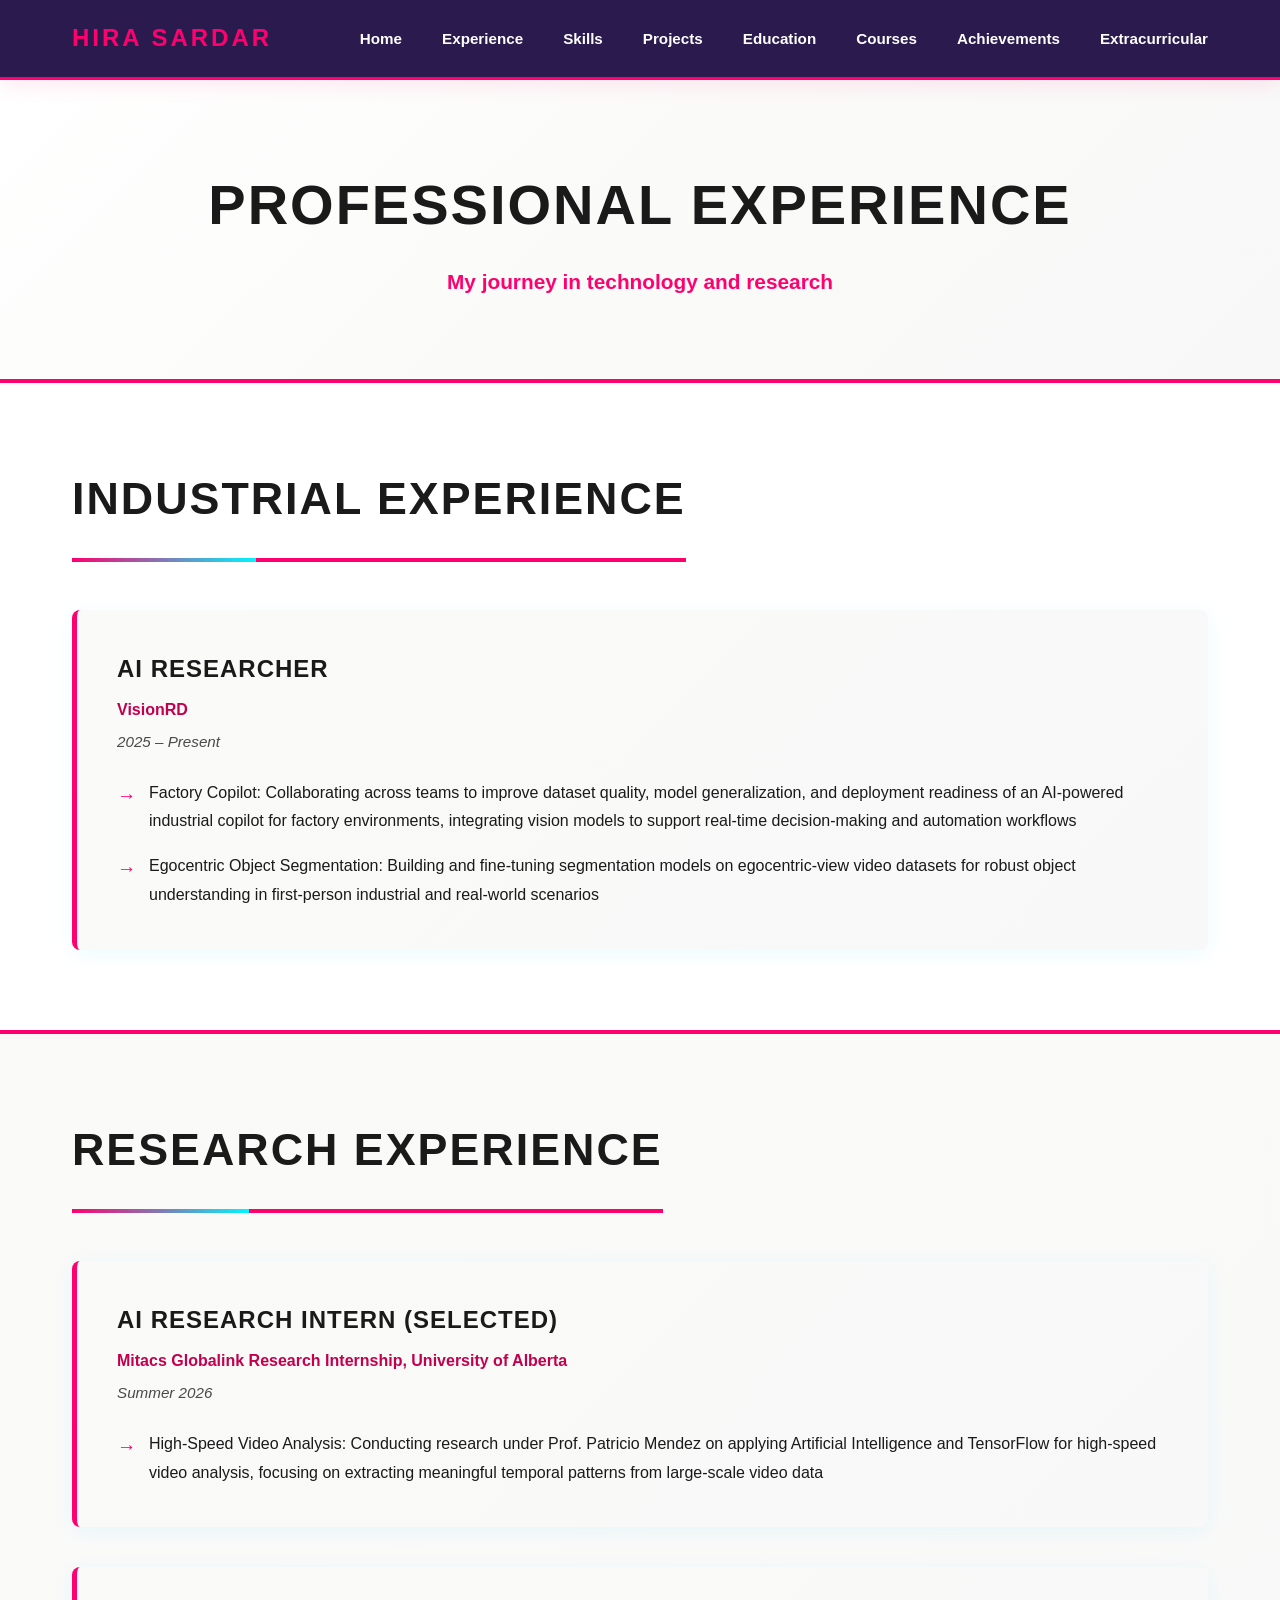
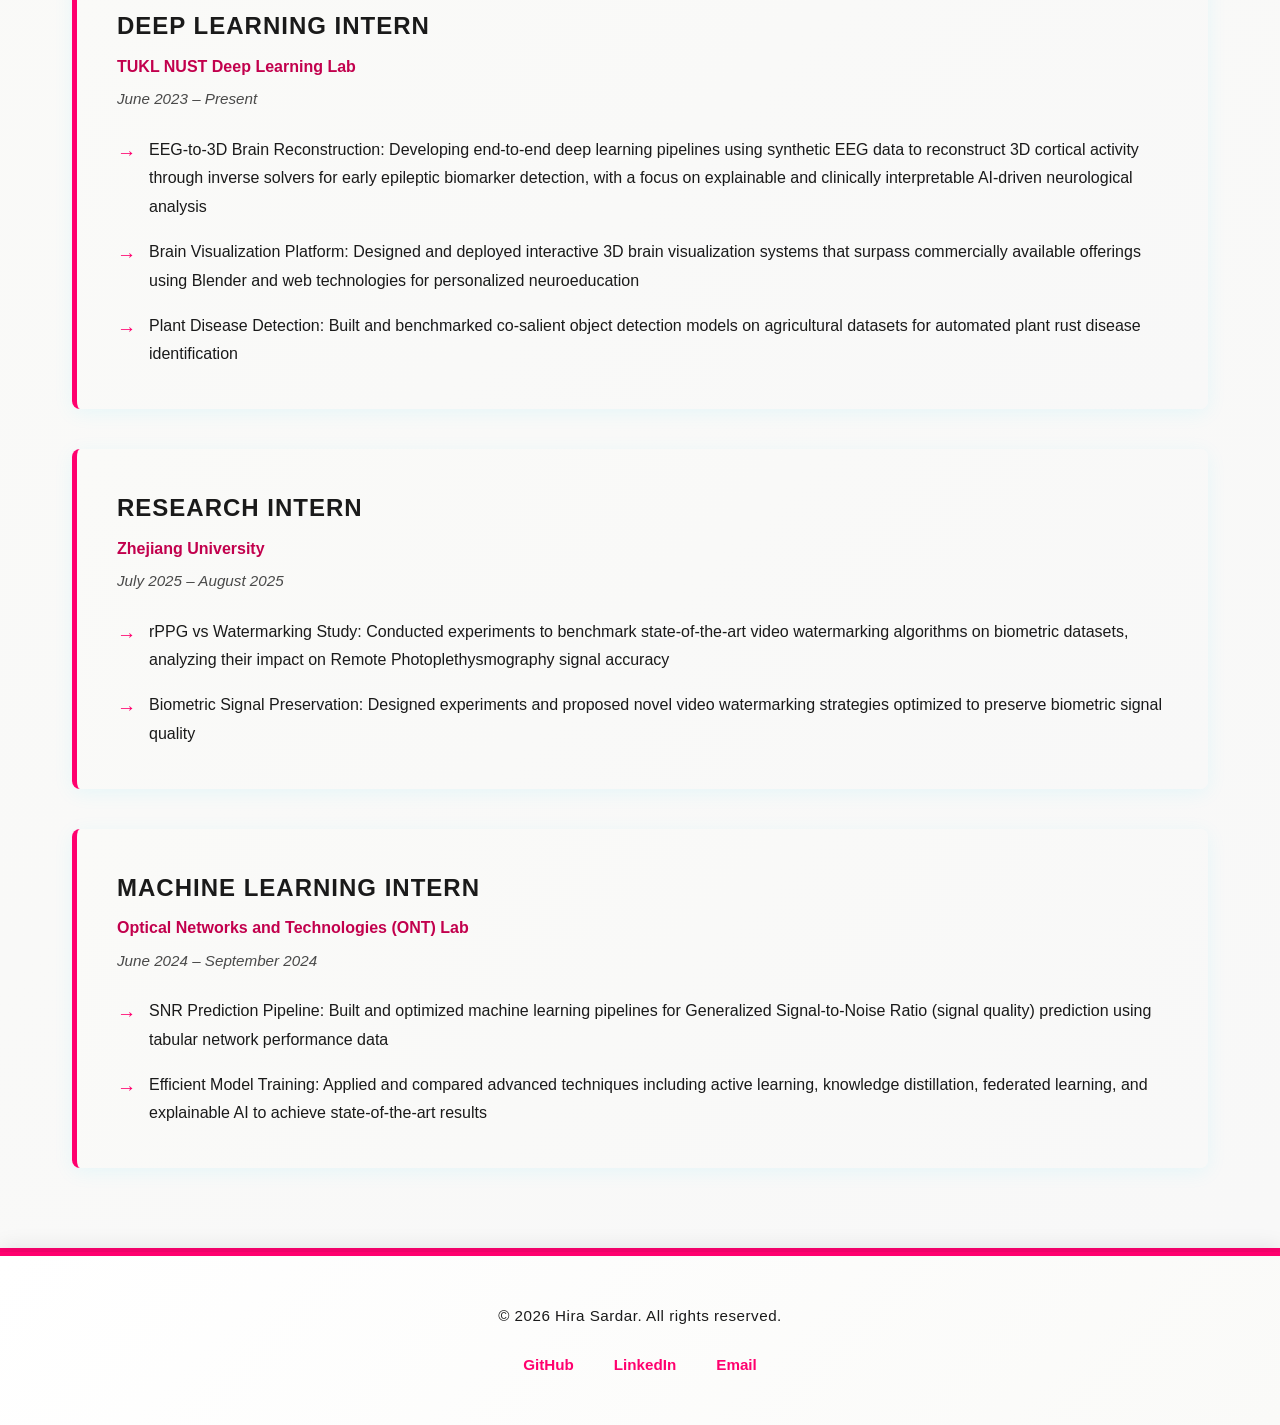
==== experience.html @ 78264547 "Add files via upload" ====
<!DOCTYPE html>
<html lang="en">

<head>
    <meta charset="UTF-8">
    <meta name="viewport" content="width=device-width, initial-scale=1.0">
    <title>Hira Sardar - Experience</title>
    <link rel="stylesheet" href="styles.css">
</head>

<body>
    <header class="sticky-header">
        <nav class="navbar">
            <div class="nav-container">
                <a href="index.html" class="logo">HIRA SARDAR</a>
                <ul class="nav-links">
                    <li><a href="index.html">Home</a></li>
                    <li><a href="experience.html">Experience</a></li>
                    <li><a href="skills.html">Skills</a></li>
                    <li><a href="projects.html">Projects</a></li>
                    <li><a href="index.html#education">Education</a></li>
                    <li><a href="courses.html">Courses</a></li>
                    <li><a href="achievements.html">Achievements</a></li>
                    <li><a href="extracurricular.html">Extracurricular</a></li>
                </ul>
            </div>
        </nav>
    </header>

    <main>
        <!-- PAGE TITLE SECTION -->
        <section class="page-title">
            <div class="container">
                <h1>Professional Experience</h1>
                <p>My journey in technology and research</p>
            </div>
        </section>

        <!-- INDUSTRIAL EXPERIENCE SECTION -->
        <section id="industrial" class="section">
            <div class="container">
                <h2 class="section-title">Industrial Experience</h2>

                <div class="experience-list">
                    <div class="experience-card">
                        <div class="experience-header">
                            <h3>AI Researcher</h3>
                            <span class="company">VisionRD</span>
                            <span class="date">2025 – Present</span>
                        </div>
                        <ul class="experience-details">
                            <li>Factory Copilot: Collaborating across teams to improve dataset quality, model generalization, and deployment readiness of an AI-powered industrial copilot for factory environments, integrating vision models to support real-time
                                decision-making and automation workflows</li>
                            <li>Egocentric Object Segmentation: Building and fine-tuning segmentation models on egocentric-view video datasets for robust object understanding in first-person industrial and real-world scenarios</li>
                        </ul>
                    </div>
                </div>
            </div>
        </section>

        <!-- RESEARCH EXPERIENCE SECTION -->
        <section id="research" class="section alt-bg">
            <div class="container">
                <h2 class="section-title">Research Experience</h2>

                <div class="experience-list">
                    <div class="experience-card">
                        <div class="experience-header">
                            <h3>AI Research Intern (Selected)</h3>
                            <span class="company">Mitacs Globalink Research Internship, University of Alberta</span>
                            <span class="date">Summer 2026</span>
                        </div>
                        <ul class="experience-details">
                            <li>High-Speed Video Analysis: Conducting research under Prof. Patricio Mendez on applying Artificial Intelligence and TensorFlow for high-speed video analysis, focusing on extracting meaningful temporal patterns from large-scale
                                video data</li>
                        </ul>
                    </div>

                    <div class="experience-card">
                        <div class="experience-header">
                            <h3>Deep Learning Intern</h3>
                            <span class="company">TUKL NUST Deep Learning Lab</span>
                            <span class="date">June 2023 – Present</span>
                        </div>
                        <ul class="experience-details">
                            <li>EEG-to-3D Brain Reconstruction: Developing end-to-end deep learning pipelines using synthetic EEG data to reconstruct 3D cortical activity through inverse solvers for early epileptic biomarker detection, with a focus on explainable
                                and clinically interpretable AI-driven neurological analysis</li>
                            <li>Brain Visualization Platform: Designed and deployed interactive 3D brain visualization systems that surpass commercially available offerings using Blender and web technologies for personalized neuroeducation</li>
                            <li>Plant Disease Detection: Built and benchmarked co-salient object detection models on agricultural datasets for automated plant rust disease identification</li>
                        </ul>
                    </div>

                    <div class="experience-card">
                        <div class="experience-header">
                            <h3>Research Intern</h3>
                            <span class="company">Zhejiang University</span>
                            <span class="date">July 2025 – August 2025</span>
                        </div>
                        <ul class="experience-details">
                            <li>rPPG vs Watermarking Study: Conducted experiments to benchmark state-of-the-art video watermarking algorithms on biometric datasets, analyzing their impact on Remote Photoplethysmography signal accuracy</li>
                            <li>Biometric Signal Preservation: Designed experiments and proposed novel video watermarking strategies optimized to preserve biometric signal quality</li>
                        </ul>
                    </div>

                    <div class="experience-card">
                        <div class="experience-header">
                            <h3>Machine Learning Intern</h3>
                            <span class="company">Optical Networks and Technologies (ONT) Lab</span>
                            <span class="date">June 2024 – September 2024</span>
                        </div>
                        <ul class="experience-details">
                            <li>SNR Prediction Pipeline: Built and optimized machine learning pipelines for Generalized Signal-to-Noise Ratio (signal quality) prediction using tabular network performance data</li>
                            <li>Efficient Model Training: Applied and compared advanced techniques including active learning, knowledge distillation, federated learning, and explainable AI to achieve state-of-the-art results</li>
                        </ul>
                    </div>
                </div>
            </div>
        </section>
    </main>

    <!-- FOOTER -->
    <footer class="footer">
        <div class="container">
            <p>&copy; 2026 Hira Sardar. All rights reserved.</p>
            <div class="footer-links">
                <a href="https://github.com/HiraSardar123" target="_blank">GitHub</a>
                <a href="https://www.linkedin.com/in/hira-sardar-a5b904256" target="_blank">LinkedIn</a>
                <a href="mailto:hsardar.bscs22seecs@seecs.edu.pk">Email</a>
            </div>
        </div>
    </footer>
</body>

</html>
---- styles.css ----
* {
    margin: 0;
    padding: 0;
    box-sizing: border-box;
}

:root {
    --primary-color: #ffffff;
    --primary-dark: #fafaf8;
    --secondary-color: #ffffff;
    --accent-color: #ff006e;
    --accent-light: #ffe6f0;
    --accent-dark: #c2004d;
    --text-dark: #1a1a1a;
    --text-light: #4a4a4a;
    --border-color: #e8e8e8;
    --bg-light: #f8f8f8;
    --gold: #00f5ff;
    --purple: #2a1a4e;
    --purple-light: #3d2d5c;
}

html {
    scroll-behavior: smooth;
}

body {
    font-family: -apple-system, BlinkMacSystemFont, 'Segoe UI', 'Helvetica Neue', sans-serif;
    line-height: 1.6;
    color: var(--text-dark);
    background-color: var(--primary-color);
    overflow-x: hidden;
}


/* HEADER & NAVIGATION */

.sticky-header {
    background: var(--purple);
    border-bottom: 3px solid var(--accent-color);
    position: sticky;
    top: 0;
    z-index: 1000;
    box-shadow: 0 4px 20px rgba(255, 0, 110, 0.1);
}

.navbar {
    padding: 1.2rem 0;
}

.nav-container {
    max-width: 1200px;
    margin: 0 auto;
    padding: 0 2rem;
    display: flex;
    justify-content: space-between;
    align-items: center;
}

.logo {
    font-size: 1.5rem;
    font-weight: 900;
    letter-spacing: 3px;
    color: var(--accent-color);
    text-decoration: none;
    transition: all 0.3s ease;
}

.logo:hover {
    color: var(--gold);
    text-shadow: 0 0 10px rgba(0, 212, 255, 0.3);
}

.nav-links {
    display: flex;
    list-style: none;
    gap: 2.5rem;
}

.nav-links a {
    color: #ffffff;
    text-decoration: none;
    font-weight: 600;
    font-size: 0.95rem;
    transition: all 0.3s ease;
    position: relative;
}

.nav-links a::after {
    content: '';
    position: absolute;
    bottom: -8px;
    left: 0;
    width: 0;
    height: 3px;
    background: linear-gradient(90deg, var(--accent-color), var(--gold));
    transition: width 0.3s ease;
}

.nav-links a:hover {
    color: var(--accent-color);
}

.nav-links a:hover::after {
    width: 100%;
}


/* CONTAINER */

.container {
    max-width: 1200px;
    margin: 0 auto;
    padding: 0 2rem;
}


/* HERO SECTION */

.hero {
    background: linear-gradient(135deg, var(--primary-color) 0%, #f5f5f5 100%);
    padding: 6rem 2rem;
    border-bottom: 4px solid var(--accent-color);
    min-height: 70vh;
    display: flex;
    align-items: center;
    justify-content: center;
    position: relative;
    overflow: hidden;
}

.hero::before {
    content: '';
    position: absolute;
    top: -50%;
    right: -50%;
    width: 100%;
    height: 100%;
    background: radial-gradient(circle, rgba(255, 0, 110, 0.08) 0%, transparent 70%);
    pointer-events: none;
}

.hero-content {
    position: relative;
    z-index: 1;
    animation: fadeInUp 0.8s ease;
    max-width: 1200px;
    width: 100%;
    display: grid;
    grid-template-columns: 1fr 1fr;
    gap: 4rem;
    align-items: center;
}

@keyframes fadeInUp {
    from {
        opacity: 0;
        transform: translateY(30px);
    }
    to {
        opacity: 1;
        transform: translateY(0);
    }
}

.hero-text {
    text-align: left;
}

.hero h1 {
    font-size: 4rem;
    font-weight: 900;
    letter-spacing: 2px;
    margin-bottom: 1rem;
    text-transform: uppercase;
    line-height: 1.2;
    background: linear-gradient(135deg, var(--purple) 0%, var(--accent-color) 100%);
    -webkit-background-clip: text;
    -webkit-text-fill-color: transparent;
    background-clip: text;
}

.title {
    font-size: 1.6rem;
    font-weight: 700;
    color: var(--accent-color);
    margin-bottom: 1.5rem;
    letter-spacing: 1px;
}

.description {
    font-size: 1.1rem;
    color: #555;
    margin-bottom: 2.5rem;
    font-weight: 400;
    line-height: 1.6;
}

.hero-btn {
    display: inline-block;
    padding: 1rem 2.5rem;
    font-size: 1.1rem;
    font-weight: 700;
    background: linear-gradient(135deg, var(--accent-color), #ff1493);
    color: #ffffff;
    border: none;
    border-radius: 8px;
    cursor: pointer;
    text-decoration: none;
    transition: all 0.3s ease;
    text-transform: uppercase;
    letter-spacing: 1px;
}

.hero-btn:hover {
    transform: translateY(-3px);
    box-shadow: 0 10px 30px rgba(255, 0, 110, 0.4);
}

.hero-stats {
    display: grid;
    grid-template-columns: repeat(3, 1fr);
    gap: 2rem;
}

.stat {
    background: var(--primary-color);
    padding: 2.5rem;
    border: 2px solid var(--accent-color);
    border-radius: 12px;
    text-align: center;
    transition: all 0.3s ease;
    box-shadow: 0 5px 20px rgba(0, 0, 0, 0.08);
}

.stat:hover {
    transform: translateY(-8px);
    box-shadow: 0 15px 40px rgba(255, 0, 110, 0.2);
    border-color: var(--gold);
    background: linear-gradient(135deg, var(--primary-color), #f9f9f9);
}

.stat-number {
    display: block;
    font-size: 2.5rem;
    font-weight: 900;
    background: linear-gradient(135deg, var(--accent-color), var(--gold));
    -webkit-background-clip: text;
    -webkit-text-fill-color: transparent;
    background-clip: text;
    margin-bottom: 0.5rem;
}

.stat-label {
    display: block;
    font-size: 1rem;
    font-weight: 700;
    color: var(--text-dark);
    text-transform: uppercase;
    letter-spacing: 1px;
}

.btn {
    display: inline-block;
    padding: 0.85rem 1.8rem;
    text-decoration: none;
    font-weight: 700;
    font-size: 0.95rem;
    transition: all 0.35s cubic-bezier(0.4, 0, 0.2, 1);
    border: 2px solid var(--accent-color);
    border-radius: 6px;
    text-transform: uppercase;
    letter-spacing: 1px;
    cursor: pointer;
}

.btn-primary {
    background: linear-gradient(135deg, var(--accent-color), #ff1493);
    color: #ffffff;
    box-shadow: 0 4px 15px rgba(255, 0, 110, 0.2);
}

.btn-primary:hover {
    background: linear-gradient(135deg, #ff1493, var(--accent-color));
    transform: translateY(-3px);
    box-shadow: 0 8px 25px rgba(255, 0, 110, 0.4);
    border-color: var(--gold);
}

.btn-secondary {
    background: var(--purple);
    color: #ffffff;
    box-shadow: 0 4px 15px rgba(42, 26, 78, 0.2);
}

.btn-secondary:hover {
    background: linear-gradient(135deg, var(--purple), var(--accent-color));
    transform: translateY(-3px);
    box-shadow: 0 8px 25px rgba(255, 0, 110, 0.4);
    border-color: var(--gold);
}


/* SECTIONS */

.section {
    padding: 5rem 2rem;
    border-bottom: 4px solid var(--accent-color);
    background-color: var(--primary-color);
}

.alt-bg {
    background: linear-gradient(135deg, var(--primary-dark) 0%, var(--bg-light) 100%);
}

.section-title {
    font-size: 2.8rem;
    font-weight: 900;
    margin-bottom: 3rem;
    text-transform: uppercase;
    letter-spacing: 2px;
    color: var(--text-dark);
    border-bottom: 4px solid var(--accent-color);
    padding-bottom: 1.5rem;
    display: inline-block;
    position: relative;
}

.section-title::after {
    content: '';
    position: absolute;
    bottom: -4px;
    left: 0;
    width: 30%;
    height: 4px;
    background: linear-gradient(90deg, var(--accent-color), var(--gold));
}


/* FEATURED PROJECTS SECTION */

.featured-projects {
    padding: 5rem 2rem;
    background: linear-gradient(135deg, #f5f5f5 0%, var(--primary-color) 100%);
    border-bottom: 4px solid var(--accent-color);
}

.featured-grid {
    display: grid;
    grid-template-columns: repeat(auto-fit, minmax(300px, 1fr));
    gap: 2.5rem;
    margin-bottom: 3rem;
}

.featured-card {
    background: var(--primary-color);
    padding: 2rem;
    border: 2px solid var(--accent-color);
    border-radius: 12px;
    transition: all 0.3s ease;
    box-shadow: 0 5px 20px rgba(0, 0, 0, 0.08);
    display: flex;
    flex-direction: column;
    gap: 1.5rem;
}

.featured-card:hover {
    transform: translateY(-10px);
    box-shadow: 0 15px 40px rgba(255, 0, 110, 0.2);
    border-color: var(--gold);
    background: linear-gradient(135deg, var(--primary-color), #f9f9f9);
}

.featured-header {
    font-size: 1.5rem;
    font-weight: 900;
    color: var(--accent-color);
    text-transform: uppercase;
    letter-spacing: 1px;
}

.featured-description {
    font-size: 1rem;
    color: #555;
    line-height: 1.6;
    flex-grow: 1;
}

.featured-tags {
    display: flex;
    flex-wrap: wrap;
    gap: 0.75rem;
}

.tag {
    background: linear-gradient(135deg, var(--purple), var(--accent-color));
    color: #ffffff;
    padding: 0.5rem 1rem;
    border-radius: 20px;
    font-size: 0.85rem;
    font-weight: 700;
    text-transform: uppercase;
    letter-spacing: 0.5px;
}

.featured-link {
    display: inline-block;
    color: var(--accent-color);
    text-decoration: none;
    font-weight: 700;
    margin-top: 0.5rem;
    transition: all 0.3s ease;
    font-size: 1rem;
}

.featured-link:hover {
    color: var(--gold);
    transform: translateX(5px);
}

.center-link {
    text-align: center;
    padding-top: 1rem;
}

.btn-secondary {
    display: inline-block;
    padding: 1rem 2.5rem;
    font-size: 1.1rem;
    font-weight: 700;
    background: var(--purple);
    color: #ffffff;
    border: 2px solid var(--accent-color);
    border-radius: 8px;
    cursor: pointer;
    text-decoration: none;
    transition: all 0.3s ease;
    text-transform: uppercase;
    letter-spacing: 1px;
}

.btn-secondary:hover {
    background: var(--accent-color);
    transform: translateY(-3px);
    box-shadow: 0 10px 30px rgba(255, 0, 110, 0.4);
}


/* SKILLS SECTION */

.skills-grid {
    display: grid;
    grid-template-columns: repeat(auto-fit, minmax(280px, 1fr));
    gap: 2.5rem;
}

.skill-category {
    background: linear-gradient(135deg, var(--primary-dark) 0%, var(--bg-light) 100%);
    padding: 2.5rem;
    border: 2px solid var(--border-color);
    border-radius: 8px;
    transition: all 0.35s cubic-bezier(0.4, 0, 0.2, 1);
    position: relative;
    overflow: hidden;
}

.skill-category::before {
    content: '';
    position: absolute;
    top: 0;
    left: -100%;
    width: 100%;
    height: 4px;
    background: linear-gradient(90deg, var(--accent-color), var(--gold));
    transition: left 0.35s ease;
}

.skill-category:hover {
    transform: translateY(-8px);
    border-color: var(--accent-color);
    box-shadow: 0 12px 40px rgba(0, 212, 255, 0.15);
}

.skill-category:hover::before {
    left: 0;
}

.skill-category h3 {
    font-size: 1.4rem;
    font-weight: 700;
    margin-bottom: 1rem;
    text-transform: uppercase;
    letter-spacing: 1px;
    color: var(--text-dark);
}

.skill-category p {
    color: var(--text-light);
    line-height: 1.9;
    font-size: 0.95rem;
}


/* PROJECTS */

.projects-grid {
    display: grid;
    grid-template-columns: repeat(auto-fit, minmax(320px, 1fr));
    gap: 2.5rem;
}

.project-card {
    background: linear-gradient(135deg, var(--primary-dark) 0%, var(--bg-light) 100%);
    padding: 2.5rem;
    border: 2px solid var(--border-color);
    border-radius: 8px;
    transition: all 0.35s cubic-bezier(0.4, 0, 0.2, 1);
    display: flex;
    flex-direction: column;
    position: relative;
    overflow: hidden;
}

.project-card::before {
    content: '';
    position: absolute;
    top: 0;
    left: 0;
    width: 100%;
    height: 4px;
    background: linear-gradient(90deg, var(--accent-color), var(--gold));
    transform: scaleX(0);
    transform-origin: left;
    transition: transform 0.35s ease;
}

.project-card:hover {
    transform: translateY(-12px);
    border-color: var(--accent-color);
    box-shadow: 0 15px 45px rgba(0, 212, 255, 0.2);
}

.project-card:hover::before {
    transform: scaleX(1);
}

.project-card h3 {
    font-size: 1.5rem;
    font-weight: 700;
    margin-bottom: 1rem;
    text-transform: uppercase;
    letter-spacing: 1px;
    color: var(--text-dark);
}

.project-card p {
    color: var(--text-light);
    margin-bottom: 1.5rem;
    flex-grow: 1;
    font-size: 0.95rem;
    line-height: 1.8;
}

.project-links {
    display: flex;
    gap: 1rem;
}

.project-links a {
    flex: 1;
    padding: 0.7rem 1rem;
    background: linear-gradient(135deg, var(--accent-color) 0%, var(--accent-dark) 100%);
    color: #ffffff;
    text-align: center;
    text-decoration: none;
    font-weight: 700;
    font-size: 0.9rem;
    border-radius: 6px;
    transition: all 0.3s ease;
    border: 2px solid var(--accent-color);
}

.project-links a:hover {
    background: linear-gradient(135deg, var(--gold) 0%, #d97706 100%);
    border-color: var(--gold);
    transform: scale(1.05);
    box-shadow: 0 8px 20px rgba(245, 158, 11, 0.3);
}


/* CONTENT PLACEHOLDER */

.content-placeholder {
    background-color: var(--primary-dark);
    padding: 3rem 2rem;
    border: 2px dashed var(--border-color);
    border-radius: 4px;
    text-align: center;
    color: var(--text-light);
    font-size: 1.1rem;
}


/* FOOTER */

.footer {
    background: linear-gradient(135deg, var(--primary-color) 0%, var(--primary-dark) 100%);
    color: var(--text-dark);
    padding: 3rem 0;
    text-align: center;
    border-top: 4px solid var(--accent-color);
    box-shadow: 0 -4px 20px rgba(15, 23, 42, 0.1);
}

.footer p {
    margin-bottom: 1.5rem;
    font-size: 0.95rem;
    letter-spacing: 0.5px;
}

.footer-links {
    display: flex;
    gap: 2.5rem;
    justify-content: center;
    flex-wrap: wrap;
}

.footer-links a {
    color: var(--accent-color);
    text-decoration: none;
    font-weight: 600;
    font-size: 0.95rem;
    transition: all 0.3s ease;
}

.footer-links a:hover {
    color: var(--gold);
    text-decoration: underline;
    transform: translateY(-2px);
}


/* RESPONSIVE DESIGN */

@media (max-width: 768px) {
    .nav-links {
        gap: 1.5rem;
        font-size: 0.85rem;
    }
    .nav-container {
        padding: 0 1rem;
    }
    .hero {
        padding: 4rem 1rem;
        min-height: auto;
    }
    .hero-content {
        grid-template-columns: 1fr;
        gap: 2rem;
    }
    .hero h1 {
        font-size: 2.8rem;
    }
    .title {
        font-size: 1.3rem;
    }
    .description {
        font-size: 1rem;
    }
    .hero-stats {
        grid-template-columns: 1fr;
    }
    .featured-grid {
        grid-template-columns: 1fr;
    }
    .btn {
        width: 100%;
        text-align: center;
    }
    .section {
        padding: 3rem 1.5rem;
    }
    .section-title {
        font-size: 2rem;
    }
    .skills-grid {
        grid-template-columns: 1fr;
    }
    .projects-grid {
        grid-template-columns: 1fr;
    }
}

@media (max-width: 480px) {
    .logo {
        font-size: 1.2rem;
    }
    .nav-links {
        gap: 0.8rem;
        font-size: 0.75rem;
    }
    .hero h1 {
        font-size: 2rem;
    }
    .title {
        font-size: 1.1rem;
    }
    .description {
        font-size: 0.95rem;
    }
    .section-title {
        font-size: 1.5rem;
    }
    .skill-category h3 {
        font-size: 1.1rem;
    }
    .project-card h3 {
        font-size: 1.2rem;
    }
    .contact-links {
        grid-template-columns: 1fr;
    }
    .btn {
        padding: 0.65rem 1.2rem;
        font-size: 0.85rem;
    }
    .contact-label {
        font-size: 1rem;
    }
    .contact-value {
        font-size: 1rem;
        padding: 1rem;
    }
    .contact-item {
        padding: 2rem;
        min-height: 120px;
    }
}


/* EXPERIENCE PAGE STYLES */

.page-title {
    background: linear-gradient(135deg, var(--primary-color) 0%, var(--primary-dark) 50%, var(--bg-light) 100%);
    padding: 5rem 2rem;
    text-align: center;
    border-bottom: 4px solid var(--accent-color);
}

.page-title h1 {
    font-size: 3.5rem;
    font-weight: 900;
    letter-spacing: 2px;
    margin-bottom: 1rem;
    color: var(--text-dark);
    text-transform: uppercase;
}

.page-title p {
    font-size: 1.3rem;
    color: var(--accent-color);
    font-weight: 600;
}

.experience-list {
    display: flex;
    flex-direction: column;
    gap: 2.5rem;
}

.experience-card {
    background: linear-gradient(135deg, var(--primary-dark) 0%, var(--bg-light) 100%);
    padding: 2.5rem;
    border-left: 5px solid var(--accent-color);
    border-radius: 8px;
    transition: all 0.35s cubic-bezier(0.4, 0, 0.2, 1);
    box-shadow: 0 4px 20px rgba(0, 212, 255, 0.08);
}

.experience-card:hover {
    transform: translateX(8px);
    box-shadow: 0 8px 30px rgba(0, 212, 255, 0.15);
    border-left-color: var(--gold);
}

.experience-header {
    display: flex;
    flex-direction: column;
    gap: 0.5rem;
    margin-bottom: 1.5rem;
}

.experience-header h3 {
    font-size: 1.5rem;
    font-weight: 700;
    color: var(--text-dark);
    text-transform: uppercase;
    letter-spacing: 1px;
}

.company {
    font-size: 1rem;
    font-weight: 600;
    color: var(--accent-dark);
}

.date {
    font-size: 0.95rem;
    color: var(--text-light);
    font-style: italic;
}

.experience-details {
    list-style: none;
    display: flex;
    flex-direction: column;
    gap: 1rem;
}

.experience-details li {
    padding-left: 2rem;
    position: relative;
    color: var(--text-dark);
    font-size: 1rem;
    line-height: 1.8;
}

.experience-details li::before {
    content: '→';
    position: absolute;
    left: 0;
    color: var(--accent-color);
    font-weight: 700;
    font-size: 1.2rem;
}

@media (max-width: 768px) {
    .page-title h1 {
        font-size: 2.2rem;
    }
    .page-title p {
        font-size: 1.1rem;
    }
    .experience-card {
        padding: 2rem;
    }
    .experience-header h3 {
        font-size: 1.3rem;
    }
    .experience-details li {
        font-size: 0.95rem;
    }
}

@media (max-width: 480px) {
    .page-title h1 {
        font-size: 1.8rem;
    }
    .page-title p {
        font-size: 1rem;
    }
    .experience-card {
        padding: 1.5rem;
        border-left-width: 4px;
    }
    .experience-header h3 {
        font-size: 1.1rem;
    }
    .company {
        font-size: 0.9rem;
    }
    .date {
        font-size: 0.85rem;
    }
    .experience-details li {
        padding-left: 1.5rem;
        font-size: 0.9rem;
    }
}


/* EDUCATION PAGE STYLES */

.education-card {
    background: linear-gradient(135deg, var(--primary-dark) 0%, var(--bg-light) 100%);
    padding: 2.5rem;
    border-left: 5px solid var(--accent-color);
    border-radius: 8px;
    transition: all 0.35s cubic-bezier(0.4, 0, 0.2, 1);
    box-shadow: 0 4px 20px rgba(0, 212, 255, 0.08);
    max-width: 100%;
}

.education-card:hover {
    transform: translateX(8px);
    box-shadow: 0 8px 30px rgba(0, 212, 255, 0.15);
    border-left-color: var(--gold);
}

.education-header {
    display: flex;
    flex-direction: column;
    gap: 0.8rem;
    margin-bottom: 1.5rem;
}

.education-university {
    font-size: 1.4rem;
    font-weight: 700;
    color: var(--text-dark);
    text-transform: uppercase;
    letter-spacing: 0.5px;
}

.education-degree {
    font-size: 1.1rem;
    font-weight: 600;
    color: var(--accent-color);
}

.education-details {
    display: flex;
    flex-direction: column;
    gap: 1rem;
}

.education-cgpa,
.education-coursework {
    font-size: 0.95rem;
    color: var(--text-dark);
    line-height: 1.6;
}

.education-cgpa strong,
.education-coursework strong {
    color: var(--gold);
}

@media (max-width: 768px) {
    .education-card {
        padding: 2rem;
    }
    .education-university {
        font-size: 1.2rem;
    }
    .education-degree {
        font-size: 1rem;
    }
    .education-cgpa,
    .education-coursework {
        font-size: 0.9rem;
    }
}

@media (max-width: 480px) {
    .education-card {
        padding: 1.5rem;
        border-left-width: 4px;
    }
    .education-university {
        font-size: 1rem;
    }
    .education-degree {
        font-size: 0.95rem;
    }
    .education-cgpa,
    .education-coursework {
        font-size: 0.85rem;
    }
}


/* SKILLS PAGE STYLES */

.skills-detailed-grid {
    display: grid;
    grid-template-columns: repeat(auto-fit, minmax(300px, 1fr));
    gap: 3rem;
}

.skill-section {
    background: linear-gradient(135deg, var(--primary-dark) 0%, var(--bg-light) 100%);
    padding: 2.5rem;
    border-radius: 12px;
    border: 2px solid var(--border-color);
    transition: all 0.35s cubic-bezier(0.4, 0, 0.2, 1);
    box-shadow: 0 4px 20px rgba(0, 212, 255, 0.08);
}

.skill-section:hover {
    transform: translateY(-5px);
    border-color: var(--accent-color);
    box-shadow: 0 8px 30px rgba(0, 212, 255, 0.15);
}

.skill-section-title {
    font-size: 1.4rem;
    font-weight: 700;
    text-transform: uppercase;
    letter-spacing: 1.5px;
    color: var(--accent-color);
    margin-bottom: 1.5rem;
    padding-bottom: 1rem;
    border-bottom: 3px solid var(--accent-color);
}

.skill-tags {
    display: flex;
    flex-wrap: wrap;
    gap: 1rem;
}

.skill-tag {
    background: linear-gradient(135deg, var(--accent-color) 0%, var(--accent-dark) 100%);
    color: var(--secondary-color);
    padding: 0.7rem 1.3rem;
    border-radius: 25px;
    font-size: 0.9rem;
    font-weight: 600;
    transition: all 0.3s ease;
    border: 2px solid var(--accent-color);
    display: inline-block;
    box-shadow: 0 4px 12px rgba(0, 212, 255, 0.2);
}

.skill-tag:hover {
    background: linear-gradient(135deg, var(--gold) 0%, #d97706 100%);
    border-color: var(--gold);
    transform: translateY(-2px);
    box-shadow: 0 6px 16px rgba(255, 183, 0, 0.3);
}

@media (max-width: 768px) {
    .skills-detailed-grid {
        grid-template-columns: 1fr;
        gap: 2rem;
    }
    .skill-section {
        padding: 2rem;
    }
    .skill-section-title {
        font-size: 1.2rem;
        margin-bottom: 1.2rem;
    }
    .skill-tag {
        padding: 0.6rem 1.1rem;
        font-size: 0.85rem;
    }
}

@media (max-width: 480px) {
    .skills-detailed-grid {
        gap: 1.5rem;
    }
    .skill-section {
        padding: 1.5rem;
    }
    .skill-section-title {
        font-size: 1rem;
    }
    .skill-tag {
        padding: 0.5rem 0.9rem;
        font-size: 0.8rem;
    }
}


/* EXTRACURRICULAR SECTION ON SKILLS PAGE */

.extracurricular-intro {
    background: linear-gradient(135deg, var(--primary-dark) 0%, var(--bg-light) 100%);
    padding: 2rem;
    border-radius: 8px;
    border: 2px solid var(--border-color);
    margin-bottom: 2.5rem;
    text-align: center;
}

.extracurricular-intro p {
    color: var(--text-dark);
    font-size: 1rem;
    line-height: 1.7;
    margin: 0;
}

.activities-grid {
    display: grid;
    grid-template-columns: repeat(auto-fit, minmax(220px, 1fr));
    gap: 1.5rem;
}

.activity-card {
    background: linear-gradient(135deg, var(--primary-dark) 0%, var(--bg-light) 100%);
    padding: 1.5rem;
    border-radius: 8px;
    border: 2px solid var(--border-color);
    text-align: center;
    transition: all 0.3s ease;
    box-shadow: 0 4px 15px rgba(0, 212, 255, 0.08);
}

.activity-card:hover {
    border-color: var(--accent-color);
    transform: translateY(-5px);
    box-shadow: 0 6px 20px rgba(0, 212, 255, 0.15);
}

.activity-name {
    font-size: 1rem;
    font-weight: 600;
    color: var(--accent-color);
    text-transform: uppercase;
    letter-spacing: 0.5px;
    margin: 0;
    line-height: 1.5;
}

@media (max-width: 768px) {
    .activities-grid {
        grid-template-columns: repeat(auto-fit, minmax(180px, 1fr));
        gap: 1.2rem;
    }
    .activity-card {
        padding: 1.2rem;
    }
    .activity-name {
        font-size: 0.9rem;
    }
    .extracurricular-intro {
        padding: 1.5rem;
    }
    .extracurricular-intro p {
        font-size: 0.95rem;
    }
}

@media (max-width: 480px) {
    .activities-grid {
        grid-template-columns: 1fr;
        gap: 1rem;
    }
    .activity-card {
        padding: 1.1rem;
    }
    .activity-name {
        font-size: 0.85rem;
    }
    .extracurricular-intro {
        padding: 1.2rem;
    }
    .extracurricular-intro p {
        font-size: 0.9rem;
    }
}


/* PROJECTS PAGE STYLES */

.projects-list {
    display: flex;
    flex-direction: column;
    gap: 2.5rem;
}

.project-detail-card {
    background: linear-gradient(135deg, var(--primary-dark) 0%, var(--bg-light) 100%);
    padding: 2.5rem;
    border-left: 5px solid var(--accent-color);
    border-radius: 8px;
    transition: all 0.35s cubic-bezier(0.4, 0, 0.2, 1);
    box-shadow: 0 4px 20px rgba(0, 212, 255, 0.08);
}

.project-detail-card:hover {
    transform: translateX(8px);
    box-shadow: 0 8px 30px rgba(0, 212, 255, 0.15);
    border-left-color: var(--gold);
}

.project-header {
    display: flex;
    flex-direction: column;
    gap: 1rem;
    margin-bottom: 1.5rem;
}

.project-title {
    font-size: 1.5rem;
    font-weight: 700;
    color: var(--text-dark);
    text-transform: uppercase;
    letter-spacing: 0.5px;
}

.project-tech {
    display: flex;
    flex-wrap: wrap;
    gap: 0.8rem;
}

.tech-tag {
    background: linear-gradient(135deg, var(--accent-color) 0%, var(--accent-dark) 100%);
    color: var(--secondary-color);
    padding: 0.5rem 1rem;
    border-radius: 20px;
    font-size: 0.8rem;
    font-weight: 600;
    border: 1px solid var(--accent-color);
    display: inline-block;
    transition: all 0.3s ease;
}

.tech-tag:hover {
    background: linear-gradient(135deg, var(--gold) 0%, #d97706 100%);
    border-color: var(--gold);
    transform: translateY(-2px);
}

.project-description {
    color: var(--text-dark);
    font-size: 0.95rem;
    line-height: 1.8;
    margin-bottom: 1.5rem;
}

.project-links {
    display: flex;
    gap: 1rem;
}

.project-link-btn {
    background: linear-gradient(135deg, var(--accent-color) 0%, var(--accent-dark) 100%);
    color: var(--secondary-color);
    padding: 0.75rem 1.5rem;
    border-radius: 6px;
    text-decoration: none;
    font-weight: 600;
    font-size: 0.9rem;
    transition: all 0.3s ease;
    display: inline-block;
    border: 2px solid var(--accent-color);
}

.project-link-btn:hover {
    background: linear-gradient(135deg, var(--gold) 0%, #d97706 100%);
    border-color: var(--gold);
    transform: translateY(-2px);
    box-shadow: 0 6px 16px rgba(255, 183, 0, 0.3);
}

@media (max-width: 768px) {
    .projects-list {
        gap: 2rem;
    }
    .project-detail-card {
        padding: 2rem;
    }
    .project-title {
        font-size: 1.3rem;
    }
    .tech-tag {
        padding: 0.45rem 0.9rem;
        font-size: 0.75rem;
    }
    .project-description {
        font-size: 0.9rem;
    }
    .project-link-btn {
        padding: 0.65rem 1.3rem;
        font-size: 0.85rem;
    }
}

@media (max-width: 480px) {
    .projects-list {
        gap: 1.5rem;
    }
    .project-detail-card {
        padding: 1.5rem;
        border-left-width: 4px;
    }
    .project-title {
        font-size: 1.1rem;
    }
    .project-tech {
        gap: 0.6rem;
    }
    .tech-tag {
        padding: 0.4rem 0.8rem;
        font-size: 0.7rem;
    }
    .project-description {
        font-size: 0.85rem;
    }
    .project-link-btn {
        padding: 0.6rem 1.1rem;
        font-size: 0.8rem;
    }
}


/* COURSES PAGE STYLES */

.courses-list {
    display: flex;
    flex-direction: column;
    gap: 3rem;
}

.course-provider-section {
    background: linear-gradient(135deg, var(--primary-dark) 0%, var(--bg-light) 100%);
    padding: 2.5rem;
    border-radius: 8px;
    border: 2px solid var(--border-color);
    transition: all 0.35s cubic-bezier(0.4, 0, 0.2, 1);
    box-shadow: 0 4px 20px rgba(0, 212, 255, 0.08);
}

.course-provider-section:hover {
    border-color: var(--accent-color);
    box-shadow: 0 8px 30px rgba(0, 212, 255, 0.15);
}

.provider-header {
    margin-bottom: 2rem;
    padding-bottom: 1.5rem;
    border-bottom: 3px solid var(--accent-color);
}

.provider-name {
    font-size: 1.7rem;
    font-weight: 700;
    color: var(--accent-color);
    text-transform: uppercase;
    letter-spacing: 1px;
}

.courses-grid {
    display: grid;
    grid-template-columns: repeat(auto-fit, minmax(280px, 1fr));
    gap: 1.5rem;
    list-style: none;
}

.course-item {
    background: linear-gradient(135deg, var(--bg-light) 0%, rgba(0, 212, 255, 0.05) 100%);
    padding: 1.5rem;
    border-radius: 6px;
    border-left: 4px solid var(--accent-color);
    transition: all 0.3s ease;
    display: flex;
    align-items: center;
}

.course-item:hover {
    transform: translateX(8px);
    border-left-color: var(--gold);
    box-shadow: 0 4px 15px rgba(255, 183, 0, 0.2);
}

.course-title {
    color: var(--text-dark);
    font-size: 0.95rem;
    line-height: 1.6;
    font-weight: 500;
}

@media (max-width: 768px) {
    .courses-list {
        gap: 2rem;
    }
    .course-provider-section {
        padding: 2rem;
    }
    .provider-name {
        font-size: 1.4rem;
    }
    .courses-grid {
        grid-template-columns: 1fr;
        gap: 1.2rem;
    }
    .course-item {
        padding: 1.3rem;
    }
    .course-title {
        font-size: 0.9rem;
    }
}

@media (max-width: 480px) {
    .courses-list {
        gap: 1.5rem;
    }
    .course-provider-section {
        padding: 1.5rem;
    }
    .provider-name {
        font-size: 1.2rem;
    }
    .provider-header {
        margin-bottom: 1.5rem;
        padding-bottom: 1rem;
    }
    .courses-grid {
        gap: 1rem;
    }
    .course-item {
        padding: 1.1rem;
        border-left-width: 3px;
    }
    .course-title {
        font-size: 0.85rem;
    }
}


/* EXTRACURRICULAR PAGE STYLES */

.activities-intro {
    background: linear-gradient(135deg, var(--primary-dark) 0%, var(--bg-light) 100%);
    padding: 2rem;
    border-radius: 8px;
    border: 2px solid var(--border-color);
    margin-bottom: 3rem;
    text-align: center;
    transition: all 0.3s ease;
}

.activities-intro:hover {
    border-color: var(--accent-color);
    box-shadow: 0 4px 20px rgba(0, 212, 255, 0.1);
}

.activities-intro p {
    color: var(--text-dark);
    font-size: 1.05rem;
    line-height: 1.7;
}

.activities-grid {
    display: grid;
    grid-template-columns: repeat(auto-fit, minmax(280px, 1fr));
    gap: 2rem;
}

.activity-card {
    background: linear-gradient(135deg, var(--primary-dark) 0%, var(--bg-light) 100%);
    padding: 2rem;
    border-radius: 12px;
    border: 2px solid var(--border-color);
    text-align: center;
    transition: all 0.35s cubic-bezier(0.4, 0, 0.2, 1);
    box-shadow: 0 4px 20px rgba(0, 212, 255, 0.08);
    display: flex;
    flex-direction: column;
    align-items: center;
}

.activity-card:hover {
    transform: translateY(-8px);
    border-color: var(--accent-color);
    box-shadow: 0 8px 30px rgba(0, 212, 255, 0.15);
}

.activity-badge {
    font-size: 3rem;
    margin-bottom: 1rem;
    display: block;
    transition: transform 0.3s ease;
}

.activity-card:hover .activity-badge {
    transform: scale(1.15);
}

.activity-name {
    font-size: 1.2rem;
    font-weight: 700;
    color: var(--accent-color);
    margin-bottom: 0.8rem;
    text-transform: uppercase;
    letter-spacing: 0.5px;
}

.activity-description {
    color: var(--text-light);
    font-size: 0.9rem;
    line-height: 1.6;
}

@media (max-width: 768px) {
    .activities-grid {
        grid-template-columns: repeat(auto-fit, minmax(200px, 1fr));
        gap: 1.5rem;
    }
    .activity-card {
        padding: 1.5rem;
    }
    .activity-badge {
        font-size: 2.5rem;
        margin-bottom: 0.8rem;
    }
    .activity-name {
        font-size: 1.05rem;
    }
    .activity-description {
        font-size: 0.85rem;
    }
    .activities-intro {
        padding: 1.5rem;
    }
    .activities-intro p {
        font-size: 1rem;
    }
}

@media (max-width: 480px) {
    .activities-grid {
        grid-template-columns: 1fr;
        gap: 1.2rem;
    }
    .activity-card {
        padding: 1.3rem;
    }
    .activity-badge {
        font-size: 2rem;
        margin-bottom: 0.6rem;
    }
    .activity-name {
        font-size: 0.95rem;
    }
    .activity-description {
        font-size: 0.8rem;
    }
    .activities-intro {
        padding: 1.2rem;
    }
    .activities-intro p {
        font-size: 0.9rem;
    }
}


/* ACHIEVEMENTS PAGE STYLES */

.achievements-list {
    display: flex;
    flex-direction: column;
    gap: 2rem;
}

.achievement-item {
    background: linear-gradient(135deg, var(--primary-dark) 0%, var(--bg-light) 100%);
    padding: 2.5rem;
    border-left: 5px solid var(--accent-color);
    border-radius: 8px;
    transition: all 0.35s cubic-bezier(0.4, 0, 0.2, 1);
    box-shadow: 0 4px 20px rgba(0, 212, 255, 0.08);
}

.achievement-item:hover {
    transform: translateX(8px);
    box-shadow: 0 8px 30px rgba(0, 212, 255, 0.15);
    border-left-color: var(--gold);
}

.achievement-header {
    display: flex;
    justify-content: space-between;
    align-items: flex-start;
    gap: 2rem;
    margin-bottom: 1.2rem;
    flex-wrap: wrap;
}

.achievement-title {
    font-size: 1.4rem;
    font-weight: 700;
    color: var(--text-dark);
    text-transform: uppercase;
    letter-spacing: 0.5px;
    margin: 0;
    flex: 1;
    min-width: 250px;
}

.achievement-meta {
    background: rgba(0, 212, 255, 0.1);
    color: var(--accent-color);
    padding: 0.6rem 1.2rem;
    border-radius: 6px;
    font-size: 0.85rem;
    font-weight: 600;
    border: 1px solid var(--accent-color);
    white-space: nowrap;
}

.achievement-text {
    color: var(--text-dark);
    font-size: 0.95rem;
    line-height: 1.8;
    margin: 0;
}

@media (max-width: 768px) {
    .achievements-list {
        gap: 1.5rem;
    }
    .achievement-item {
        padding: 2rem;
    }
    .achievement-header {
        flex-direction: column;
        gap: 1rem;
    }
    .achievement-title {
        font-size: 1.2rem;
    }
    .achievement-meta {
        font-size: 0.8rem;
        padding: 0.5rem 1rem;
    }
    .achievement-text {
        font-size: 0.9rem;
    }
}

@media (max-width: 480px) {
    .achievements-list {
        gap: 1.2rem;
    }
    .achievement-item {
        padding: 1.5rem;
        border-left-width: 4px;
    }
    .achievement-header {
        gap: 0.8rem;
    }
    .achievement-title {
        font-size: 1rem;
    }
    .achievement-meta {
        font-size: 0.75rem;
        padding: 0.4rem 0.8rem;
    }
    .achievement-text {
        font-size: 0.85rem;
    }
}
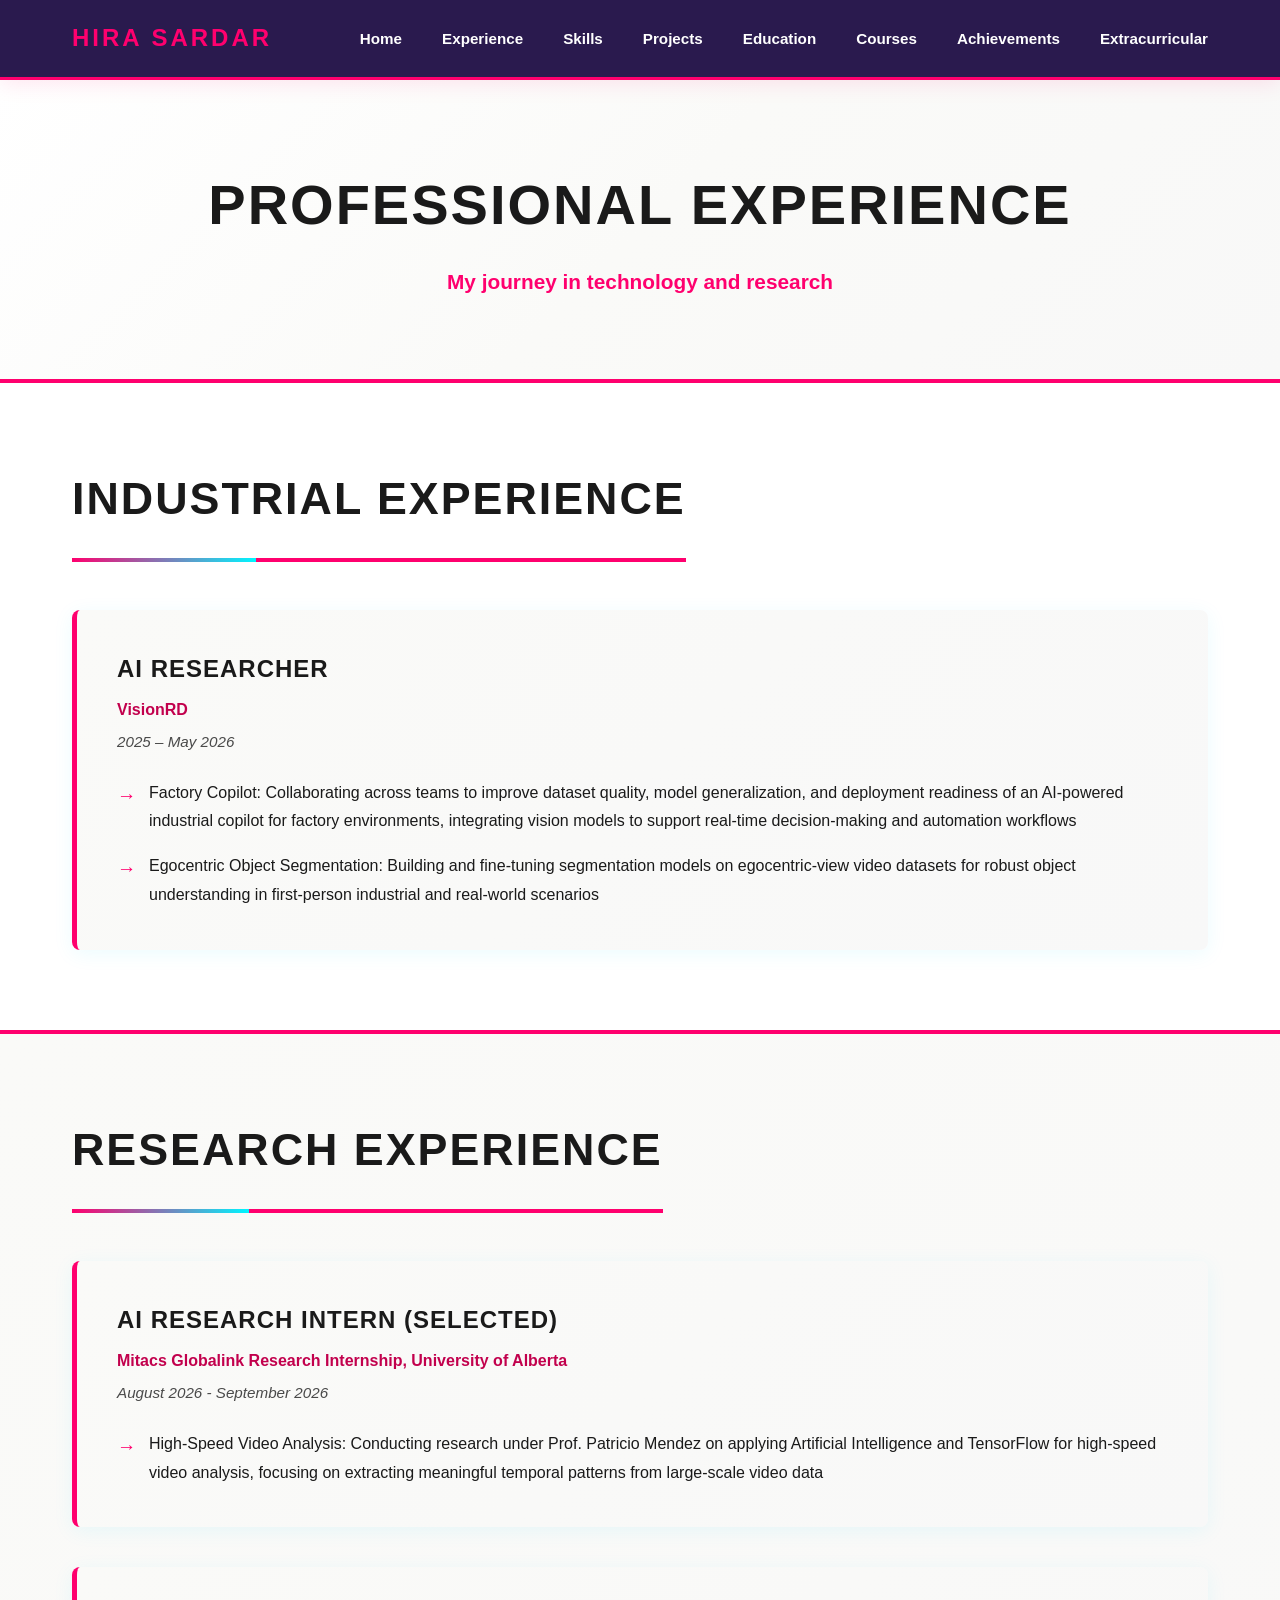
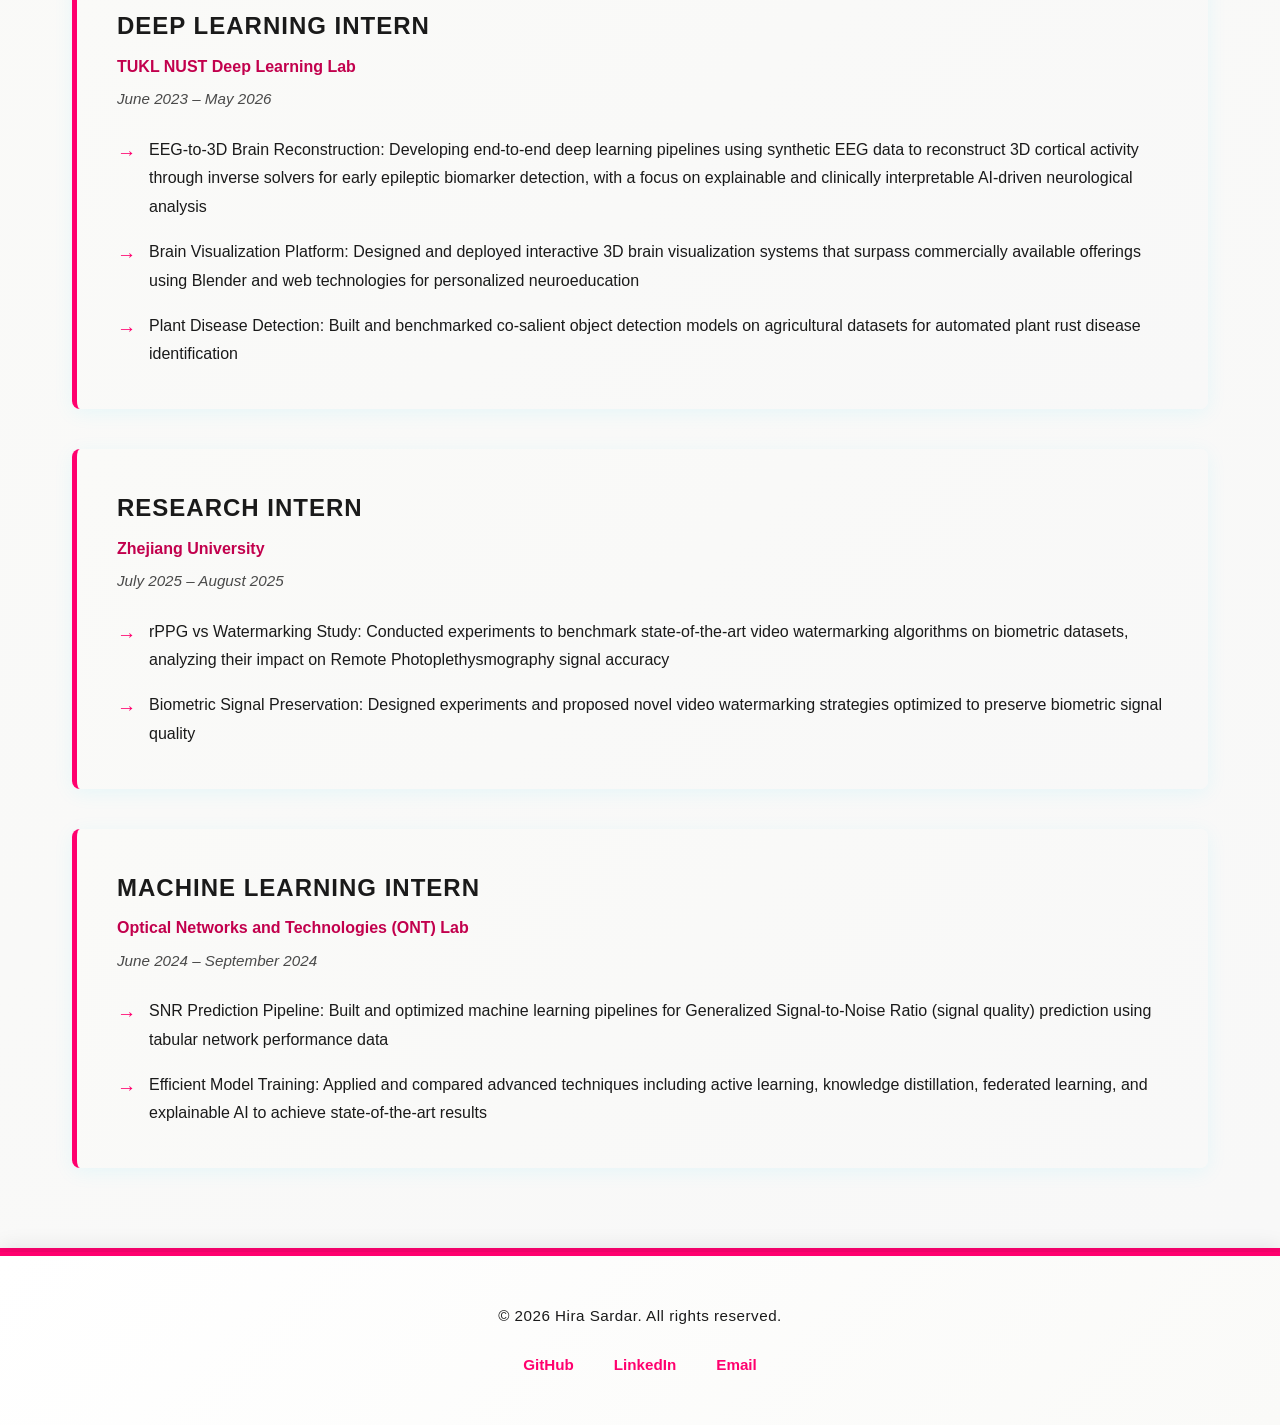
==== commit e62f2e3d: "Revise experience section with updated roles and dates Updated experience details and dates for vari" ====
--- a/experience.html
+++ b/experience.html
@@ -46,7 +46,7 @@
                         <div class="experience-header">
                             <h3>AI Researcher</h3>
                             <span class="company">VisionRD</span>
-                            <span class="date">2025 – Present</span>
+                            <span class="date">2025 – May 2026</span>
                         </div>
                         <ul class="experience-details">
                             <li>Factory Copilot: Collaborating across teams to improve dataset quality, model generalization, and deployment readiness of an AI-powered industrial copilot for factory environments, integrating vision models to support real-time
@@ -68,7 +68,7 @@
                         <div class="experience-header">
                             <h3>AI Research Intern (Selected)</h3>
                             <span class="company">Mitacs Globalink Research Internship, University of Alberta</span>
-                            <span class="date">Summer 2026</span>
+                            <span class="date">August 2026 - September 2026</span>
                         </div>
                         <ul class="experience-details">
                             <li>High-Speed Video Analysis: Conducting research under Prof. Patricio Mendez on applying Artificial Intelligence and TensorFlow for high-speed video analysis, focusing on extracting meaningful temporal patterns from large-scale
@@ -80,7 +80,7 @@
                         <div class="experience-header">
                             <h3>Deep Learning Intern</h3>
                             <span class="company">TUKL NUST Deep Learning Lab</span>
-                            <span class="date">June 2023 – Present</span>
+                            <span class="date">June 2023 – May 2026</span>
                         </div>
                         <ul class="experience-details">
                             <li>EEG-to-3D Brain Reconstruction: Developing end-to-end deep learning pipelines using synthetic EEG data to reconstruct 3D cortical activity through inverse solvers for early epileptic biomarker detection, with a focus on explainable
@@ -131,4 +131,4 @@
     </footer>
 </body>
 
-</html>+</html>
